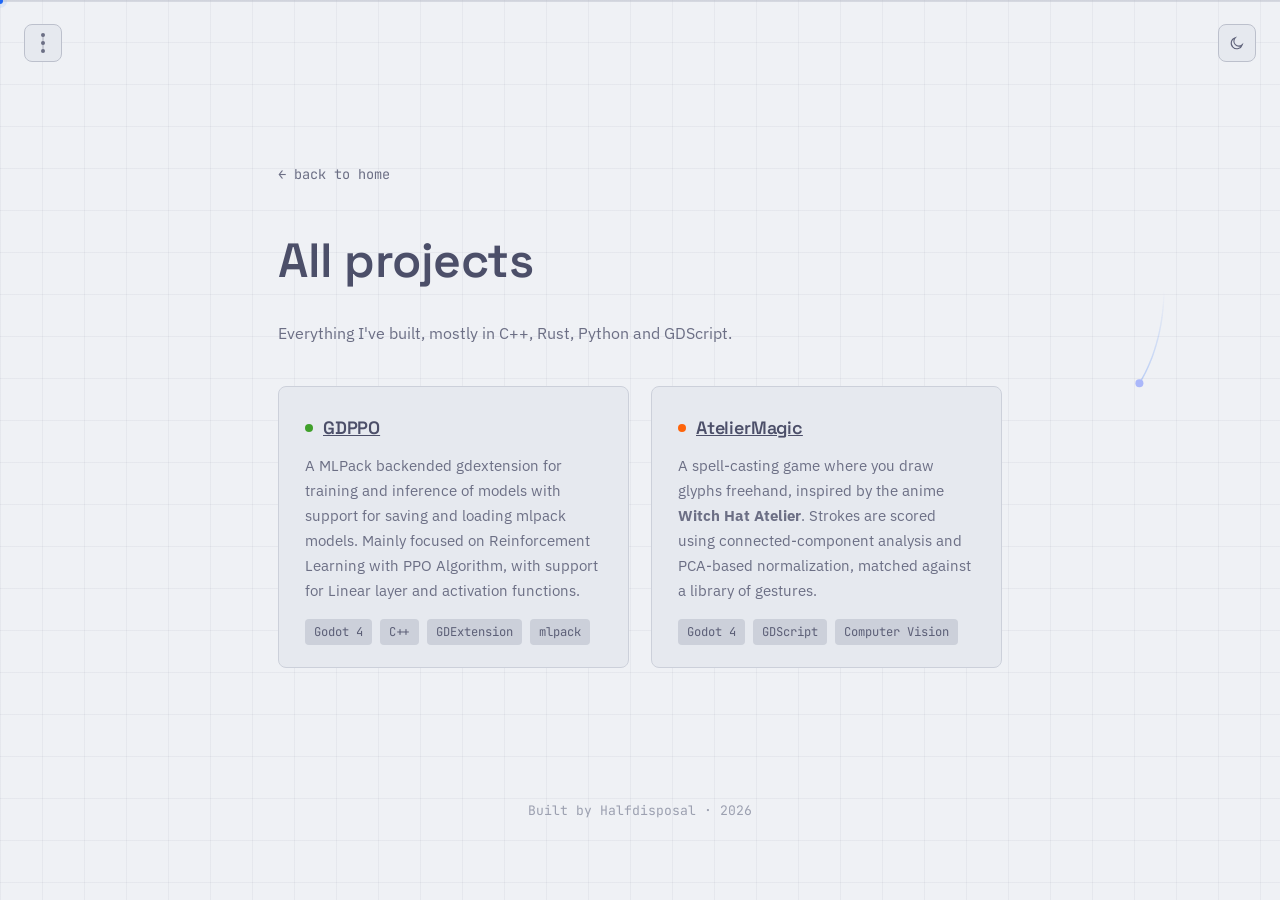
==== projects.html @ 7814764c "Update projects.html" ====
<!DOCTYPE html>
<html lang="en" data-theme="mocha">
<head>
<meta charset="UTF-8">
<meta name="viewport" content="width=device-width, initial-scale=1.0">
<title>Projects — Halfdisposal</title>
<meta name="description" content="All projects by Halfdisposal — physics undergrad, programmer, and game developer.">

<link id="favicon" rel="icon" type="image/svg+xml" href="favicon-mocha.svg">
<link rel="alternate icon" href="favicon.png">

<meta property="og:type" content="website">
<meta property="og:title" content="Projects — Halfdisposal">
<meta property="og:description" content="All projects by Halfdisposal — physics undergrad, programmer, and game developer.">
<meta property="og:image" content="og-image.png">
<meta name="twitter:card" content="summary_large_image">
<meta name="twitter:title" content="Projects — Halfdisposal">
<meta name="twitter:image" content="og-image.png">

<link rel="preconnect" href="https://fonts.googleapis.com">
<link rel="preconnect" href="https://fonts.gstatic.com" crossorigin>
<link href="https://fonts.googleapis.com/css2?family=Space+Grotesk:wght@400;500;600;700&family=IBM+Plex+Sans:wght@400;500;600&family=JetBrains+Mono:wght@400;500;600&display=swap" rel="stylesheet">
<link rel="stylesheet" href="style.css">
</head>
<body>

<canvas id="orbit-canvas"></canvas>

<button id="nav-toggle" aria-label="Open menu" aria-expanded="false" aria-controls="nav-panel">
  <span class="node-icon">
    <span class="node-dot"></span>
    <span class="node-dot"></span>
    <span class="node-dot"></span>
  </span>
</button>

<div id="scroll-rail" aria-hidden="true">
  <div id="scroll-rail-track"></div>
  <div id="scroll-rail-fill"></div>
  <div id="scroll-rail-dot"></div>
</div>

<nav id="nav-panel" aria-hidden="true">
  <ul>
    <li><a href="index.html#home" class="nav-link" data-label="home">home</a></li>
    <li><a href="projects.html" class="nav-link active" data-label="projects">projects</a></li>
    <li><a href="index.html#about" class="nav-link" data-label="about">about</a></li>
    <li><a href="index.html#contact" class="nav-link" data-label="contact">contact</a></li>
  </ul>
</nav>

<div id="nav-overlay"></div>

<button id="theme-toggle" aria-label="Toggle light and dark theme">
  <svg id="icon-sun" viewBox="0 0 24 24" fill="none" stroke="currentColor" stroke-width="1.6">
    <circle cx="12" cy="12" r="4.2"/>
    <path d="M12 2.5v2.4M12 19.1v2.4M4.2 4.2l1.7 1.7M18.1 18.1l1.7 1.7M2.5 12h2.4M19.1 12h2.4M4.2 19.8l1.7-1.7M18.1 5.9l1.7-1.7"/>
  </svg>
  <svg id="icon-moon" viewBox="0 0 24 24" fill="none" stroke="currentColor" stroke-width="1.6">
    <path d="M20 14.5A8.5 8.5 0 1 1 9.5 4a6.8 6.8 0 0 0 10.5 10.5Z"/>
  </svg>
</button>

<main>

  <section class="section projects-page">
    <a class="back-link" href="index.html#projects">back to home</a>
    <div class="section-head">
      <h1>All projects</h1>
      <p class="section-note">Everything I've built, mostly in C++, Rust, Python and GDScript.</p>
    </div>

    <div class="project-grid">

      <article class="project-card">
        <div class="project-card-head">
          <span class="node-marker"></span>
          <h3><a href="https://github.com/halfdisposal/gdppo" target="_blank" rel="noopener">GDPPO</a></h3>
        </div>
        <p>A MLPack backended gdextension for training and inference of models with support for saving and loading mlpack models. Mainly focused on Reinforcement Learning with PPO Algorithm, with support for Linear layer and activation functions.</p>
        <ul class="tag-list">
          <li>Godot 4</li><li>C++</li><li>GDExtension</li><li>mlpack</li>
        </ul>
      </article>

      <article class="project-card">
        <div class="project-card-head">
          <span class="node-marker"></span>
          <h3><a href="https://github.com/halfdisposal/ateliermagic" target="_blank" rel="noopener">AtelierMagic</a></h3>
        </div>
        <p>A spell-casting game where you draw glyphs freehand, inspired by the anime <strong>Witch Hat Atelier</strong>. Strokes are scored using connected-component analysis and PCA-based normalization, matched against a library of gestures.</p>
        <ul class="tag-list">
          <li>Godot 4</li><li>GDScript</li><li>Computer Vision</li>
        </ul>
      </article>

      <!-- add more <article class="project-card"> blocks here — copy one of the above and edit -->

    </div>
  </section>

</main>

<footer>
  <p>Built by Halfdisposal · <span id="year"></span></p>
</footer>

<script src="script.js"></script>
</body>
</html>
---- style.css ----
:root {
  --font-display: 'Space Grotesk', sans-serif;
  --font-body: 'IBM Plex Sans', sans-serif;
  --font-mono: 'JetBrains Mono', monospace;

  --radius-sm: 4px;
  --radius-md: 8px;
  --content-width: 780px;
}

html[data-theme="mocha"] {
  --base: #1e1e2e;
  --mantle: #181825;
  --crust: #11111b;
  --surface0: #313244;
  --surface1: #45475a;
  --surface2: #585b70;
  --overlay0: #6c7086;
  --overlay1: #7f849c;
  --text: #cdd6f4;
  --subtext1: #bac2de;
  --subtext0: #a6adc8;
  --blue: #89b4fa;
  --lavender: #b4befe;
  --sapphire: #74c7ec;
  --teal: #94e2d5;
  --green: #a6e3a1;
  --peach: #fab387;
  --yellow: #f9e2af;
  --mauve: #cba6f7;
  --red: #f38ba8;
  --grid-line: rgba(205, 214, 244, 0.05);
}

html[data-theme="latte"] {
  --base: #eff1f5;
  --mantle: #e6e9ef;
  --crust: #dce0e8;
  --surface0: #ccd0da;
  --surface1: #bcc0cc;
  --surface2: #acb0be;
  --overlay0: #9ca0b0;
  --overlay1: #8c8fa1;
  --text: #4c4f69;
  --subtext1: #5c5f77;
  --subtext0: #6c6f85;
  --blue: #1e66f5;
  --lavender: #7287fd;
  --sapphire: #209fb5;
  --teal: #179299;
  --green: #40a02b;
  --peach: #fe640b;
  --yellow: #df8e1d;
  --mauve: #8839ef;
  --red: #d20f39;
  --grid-line: rgba(76, 79, 105, 0.06);
}

* { box-sizing: border-box; }

html { scroll-behavior: smooth; }

body {
  margin: 0;
  background:
    linear-gradient(var(--grid-line) 1px, transparent 1px) 0 0 / 42px 42px,
    linear-gradient(90deg, var(--grid-line) 1px, transparent 1px) 0 0 / 42px 42px,
    var(--base);
  color: var(--text);
  font-family: var(--font-body);
  font-size: 16px;
  line-height: 1.65;
  transition: background-color 0.3s ease, color 0.3s ease;
}

@media (prefers-reduced-motion: reduce) {
  html { scroll-behavior: auto; }
  * { animation-duration: 0.01ms !important; animation-iteration-count: 1 !important; transition-duration: 0.01ms !important; }
}

h1, h2, h3 {
  font-family: var(--font-display);
  font-weight: 600;
  margin: 0 0 0.4em 0;
  letter-spacing: -0.01em;
}

p { margin: 0 0 1em 0; }

a { color: inherit; }

.mono-tag {
  font-family: var(--font-mono);
  font-size: 0.8rem;
  color: var(--overlay1);
  margin: 0 0 0.9em 0;
}

/* ---------- canvas ---------- */

#orbit-canvas {
  position: fixed;
  inset: 0;
  width: 100%;
  height: 100%;
  z-index: 0;
  opacity: 0.55;
  pointer-events: none;
}

/* ---------- nav toggle ---------- */

#nav-toggle {
  position: fixed;
  top: 24px;
  left: 24px;
  z-index: 30;
  width: 38px;
  height: 38px;
  border-radius: var(--radius-md);
  border: 1px solid var(--surface1);
  background: var(--mantle);
  display: flex;
  align-items: center;
  justify-content: center;
  cursor: pointer;
  transition: border-color 0.2s ease, background 0.2s ease;
}

#nav-toggle:hover { border-color: var(--blue); }

.node-icon {
  display: flex;
  flex-direction: column;
  align-items: center;
  gap: 4px;
  position: relative;
}

.node-icon::before {
  content: "";
  position: absolute;
  left: 50%;
  top: 2px;
  bottom: 2px;
  width: 1px;
  background: var(--surface2);
  transform: translateX(-50%);
}

.node-dot {
  width: 4px;
  height: 4px;
  border-radius: 50%;
  background: var(--subtext0);
  position: relative;
  z-index: 1;
  transition: background 0.2s ease;
}

#nav-toggle[aria-expanded="true"] .node-dot { background: var(--blue); }

/* ---------- nav panel ---------- */

#nav-overlay {
  position: fixed;
  inset: 0;
  background: rgba(0,0,0,0.35);
  opacity: 0;
  pointer-events: none;
  transition: opacity 0.25s ease;
  z-index: 20;
}

#nav-overlay.open { opacity: 1; pointer-events: auto; }

#nav-panel {
  position: fixed;
  top: 0;
  left: 0;
  bottom: 0;
  width: 260px;
  background: var(--mantle);
  border-right: 1px solid var(--surface0);
  z-index: 25;
  padding: 100px 0 40px 0;
  transform: translateX(-100%);
  transition: transform 0.3s cubic-bezier(0.4, 0, 0.2, 1);
}

#nav-panel.open { transform: translateX(0); }

#nav-panel ul {
  list-style: none;
  margin: 0;
  padding: 0;
}

#nav-panel li { position: relative; }

.nav-link {
  display: block;
  font-family: var(--font-mono);
  font-size: 1.05rem;
  color: var(--subtext1);
  text-decoration: none;
  padding: 16px 0 16px 46px;
  position: relative;
  transition: color 0.2s ease;
}

.nav-link::before {
  content: "";
  position: absolute;
  left: 24px;
  top: 50%;
  width: 9px;
  height: 9px;
  border-radius: 50%;
  background: var(--surface2);
  transform: translate(-50%, -50%);
  transition: background 0.2s ease, box-shadow 0.2s ease;
}

.nav-link:hover, .nav-link.active { color: var(--text); }

.nav-link:hover::before, .nav-link.active::before {
  background: var(--blue);
  box-shadow: 0 0 0 4px rgba(137, 180, 250, 0.18);
}

/* ---------- theme toggle ---------- */

#theme-toggle {
  position: fixed;
  top: 24px;
  right: 24px;
  z-index: 30;
  width: 38px;
  height: 38px;
  border-radius: var(--radius-md);
  border: 1px solid var(--surface1);
  background: var(--mantle);
  color: var(--subtext1);
  cursor: pointer;
  display: flex;
  align-items: center;
  justify-content: center;
  transition: border-color 0.2s ease, color 0.2s ease;
}

#theme-toggle:hover { border-color: var(--blue); color: var(--blue); }

#theme-toggle svg {
  width: 16px;
  height: 16px;
  position: absolute;
  transition: opacity 0.35s ease, transform 0.45s cubic-bezier(0.4, 0, 0.2, 1);
}

#icon-sun { opacity: 1; transform: rotate(0deg) scale(1); }
#icon-moon { opacity: 0; transform: rotate(-70deg) scale(0.5); }

html[data-theme="latte"] #icon-sun { opacity: 0; transform: rotate(70deg) scale(0.5); }
html[data-theme="latte"] #icon-moon { opacity: 1; transform: rotate(0deg) scale(1); }

/* ---------- layout ---------- */

main {
  position: relative;
  z-index: 1;
  max-width: var(--content-width);
  margin: 0 auto;
  padding: 0 28px;
}

.section {
  padding: 140px 0 100px 0;
  border-bottom: 1px solid var(--surface0);
}

.section:last-of-type { border-bottom: none; }

.section-head { margin-bottom: 40px; }

.section-note { color: var(--subtext0); max-width: 56ch; }

/* ---------- hero ---------- */

.hero { padding-top: 180px; }

.hero h1 {
  font-size: clamp(3rem, 9vw, 5.2rem);
  line-height: 1;
  margin-bottom: 0.3em;
}

.cursor {
  display: inline-block;
  color: var(--blue);
  animation: blink 1.1s steps(1) infinite;
}

@keyframes blink { 50% { opacity: 0; } }

.hero-line {
  font-family: var(--font-mono);
  font-size: 1rem;
  color: var(--subtext1);
  max-width: 60ch;
}

.hero-sub {
  color: var(--subtext0);
  max-width: 58ch;
  font-size: 1.02rem;
}

.hero-actions {
  display: flex;
  gap: 14px;
  margin-top: 32px;
  flex-wrap: wrap;
}

.btn {
  font-family: var(--font-mono);
  font-size: 0.92rem;
  padding: 12px 22px;
  border-radius: var(--radius-sm);
  text-decoration: none;
  border: 1px solid transparent;
  transition: transform 0.15s ease, border-color 0.2s ease, background 0.2s ease;
}

.btn-primary {
  background: var(--blue);
  color: var(--crust);
}

.btn-primary:hover { transform: translateY(-1px); }

.btn-ghost {
  border-color: var(--surface1);
  color: var(--text);
}

.btn-ghost:hover { border-color: var(--blue); color: var(--blue); }

/* ---------- projects ---------- */

.project-grid {
  display: grid;
  grid-template-columns: repeat(2, 1fr);
  gap: 22px;
}

.project-card {
  background: var(--mantle);
  border: 1px solid var(--surface0);
  border-radius: var(--radius-md);
  padding: 26px 26px 22px 26px;
  position: relative;
  transition: border-color 0.2s ease;
}

.project-card:hover { border-color: var(--surface2); }

.project-card-head {
  display: flex;
  align-items: center;
  gap: 10px;
  margin-bottom: 10px;
}

.node-marker {
  width: 8px;
  height: 8px;
  border-radius: 50%;
  background: var(--green);
  flex-shrink: 0;
}

.project-card:nth-of-type(2n) .node-marker { background: var(--peach); }
.project-card:nth-of-type(3n) .node-marker { background: var(--mauve); }

.project-card h3 { font-size: 1.12rem; margin: 0; }

.project-card p {
  color: var(--subtext0);
  font-size: 0.95rem;
  margin-bottom: 16px;
}

.tag-list {
  list-style: none;
  display: flex;
  flex-wrap: wrap;
  gap: 8px;
  margin: 0;
  padding: 0;
}

.tag-list li {
  font-family: var(--font-mono);
  font-size: 0.76rem;
  color: var(--subtext1);
  background: var(--surface0);
  padding: 3px 9px;
  border-radius: var(--radius-sm);
}

.projects-teaser {
  position: relative;
}

.project-grid.preview {
  max-height: 132px;
  overflow: hidden;
  -webkit-mask-image: linear-gradient(to bottom, #000 0%, #000 30%, rgba(0, 0, 0, 0.32) 100%);
  mask-image: linear-gradient(to bottom, #000 0%, #000 30%, rgba(0, 0, 0, 0.32) 100%);
}

.show-all {
  display: flex;
  align-items: center;
  gap: 18px;
  margin-top: 22px;
  text-decoration: none;
  color: var(--subtext0);
  cursor: pointer;
}

.show-all-rule {
  flex: 1;
  height: 1px;
  background: var(--surface1);
  transition: background 0.2s ease;
}

.show-all-label {
  font-family: var(--font-mono);
  font-size: 0.85rem;
  white-space: nowrap;
  transition: color 0.2s ease;
}

.show-all:hover .show-all-label { color: var(--blue); }
.show-all:hover .show-all-rule { background: var(--blue); }

/* ---------- projects page ---------- */

.projects-page { padding-top: 160px; }

.back-link {
  display: inline-block;
  font-family: var(--font-mono);
  font-size: 0.85rem;
  color: var(--subtext0);
  text-decoration: none;
  margin-bottom: 36px;
  transition: color 0.2s ease;
}

.back-link::before {
  content: "←";
  margin-right: 8px;
}

.back-link:hover { color: var(--blue); }

.projects-page h1 {
  font-family: var(--font-display);
  font-size: clamp(2.2rem, 5vw, 3rem);
}

/* ---------- about ---------- */

.about-grid {
  display: grid;
  grid-template-columns: 1.5fr 1fr;
  gap: 48px;
}

.about-text p { color: var(--subtext1); }
.about-text strong { color: var(--text); }

.about-toolkit ul {
  list-style: none;
  margin: 0;
  padding: 0;
  border-top: 1px solid var(--surface0);
}

.about-toolkit li {
  display: flex;
  justify-content: space-between;
  gap: 12px;
  padding: 12px 0;
  border-bottom: 1px solid var(--surface0);
  font-size: 0.9rem;
}

.about-toolkit li span:first-child {
  font-family: var(--font-mono);
  color: var(--overlay1);
}

.about-toolkit li span:last-child {
  color: var(--subtext1);
  text-align: right;
}

/* ---------- contact ---------- */

.contact-list {
  list-style: none;
  margin: 0;
  padding: 0;
}

.contact-list li { border-bottom: 1px solid var(--surface0); }

.contact-list a {
  display: block;
  padding: 18px 4px;
  text-decoration: none;
  font-family: var(--font-mono);
  font-size: 1.02rem;
  color: var(--text);
  transition: color 0.2s ease, padding-left 0.2s ease;
}

.contact-list a:hover {
  color: var(--blue);
  padding-left: 10px;
}

.edit-hint {
  color: var(--overlay0);
  font-size: 0.8rem;
}

/* ---------- footer ---------- */

footer {
  position: relative;
  z-index: 1;
  text-align: center;
  padding: 32px 0 48px 0;
  color: var(--overlay0);
  font-family: var(--font-mono);
  font-size: 0.82rem;
}

/* ---------- responsive ---------- */

@media (max-width: 720px) {
  .project-grid { grid-template-columns: 1fr; }
  .about-grid { grid-template-columns: 1fr; }
  .section { padding: 110px 0 70px 0; }
  #nav-panel { width: 100%; }
}

/* ---------- scroll rail ---------- */

#scroll-rail {
  position: fixed;
  top: 0;
  left: 0;
  right: 0;
  height: 2px;
  z-index: 40;
  pointer-events: none;
}

#scroll-rail-track {
  position: absolute;
  inset: 0;
  background: var(--surface1);
  opacity: 0.5;
}

#scroll-rail-fill {
  position: absolute;
  top: 0;
  left: 0;
  height: 100%;
  width: 0%;
  background: var(--blue);
  opacity: 0.7;
}

#scroll-rail-dot {
  position: absolute;
  top: 50%;
  left: 0%;
  width: 6px;
  height: 6px;
  border-radius: 50%;
  background: var(--blue);
  box-shadow: 0 0 0 4px rgba(137, 180, 250, 0.18);
  transform: translate(-50%, -50%);
}

/* ---------- scrollbar & selection ---------- */

::selection {
  background: var(--blue);
  color: var(--crust);
}

html {
  scrollbar-width: thin;
  scrollbar-color: var(--surface2) var(--base);
}

::-webkit-scrollbar { width: 11px; }
::-webkit-scrollbar-track { background: var(--base); }
::-webkit-scrollbar-thumb {
  background: var(--surface2);
  border-radius: 6px;
  border: 3px solid var(--base);
}
::-webkit-scrollbar-thumb:hover { background: var(--overlay0); }

/* ---------- focus visibility ---------- */

a:focus-visible, button:focus-visible {
  outline: 2px solid var(--blue);
  outline-offset: 2px;
}
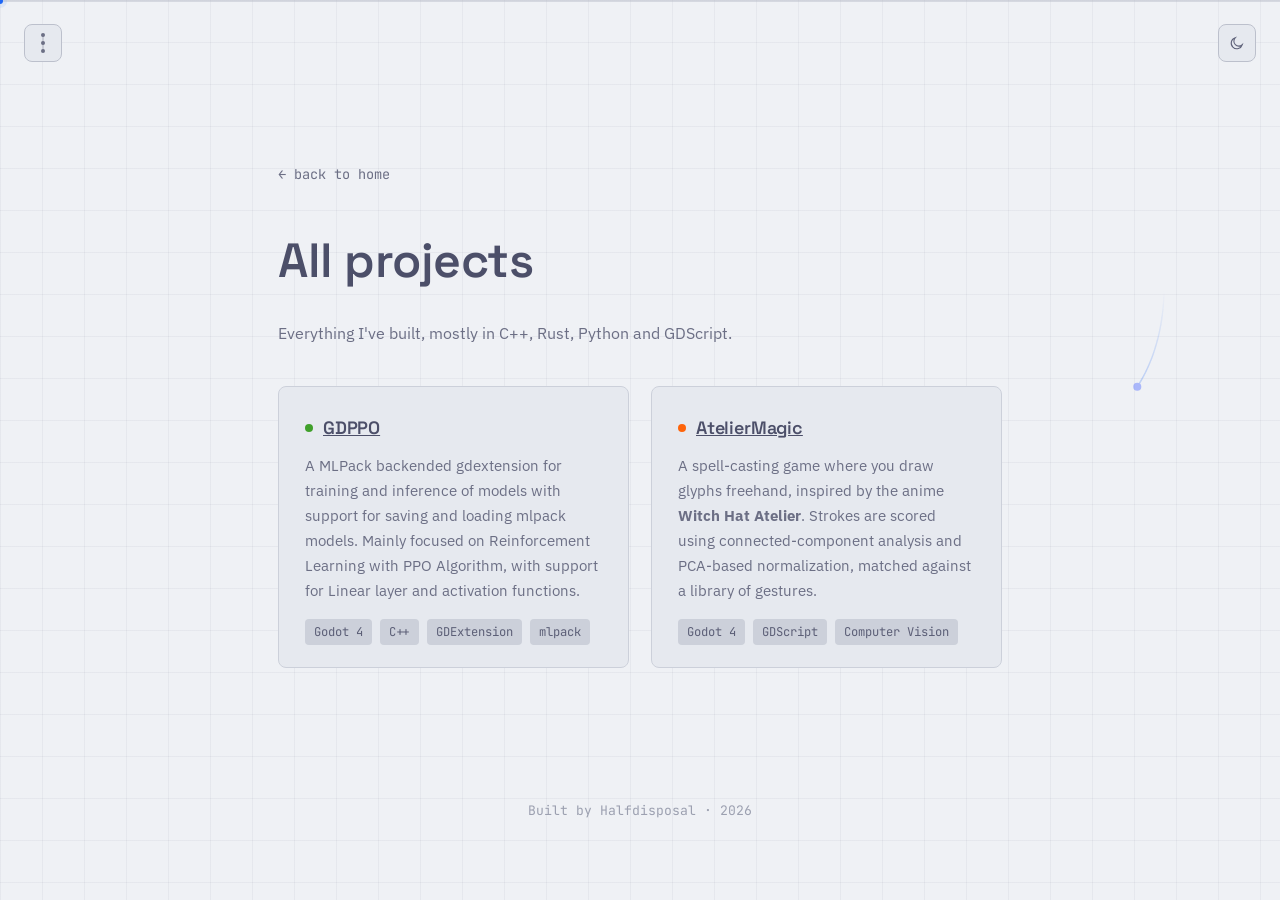
==== commit 8ea512dd: "Update projects.html" ====
--- a/projects.html
+++ b/projects.html
@@ -94,8 +94,6 @@
         </ul>
       </article>
 
-      <!-- add more <article class="project-card"> blocks here — copy one of the above and edit -->
-
     </div>
   </section>
 
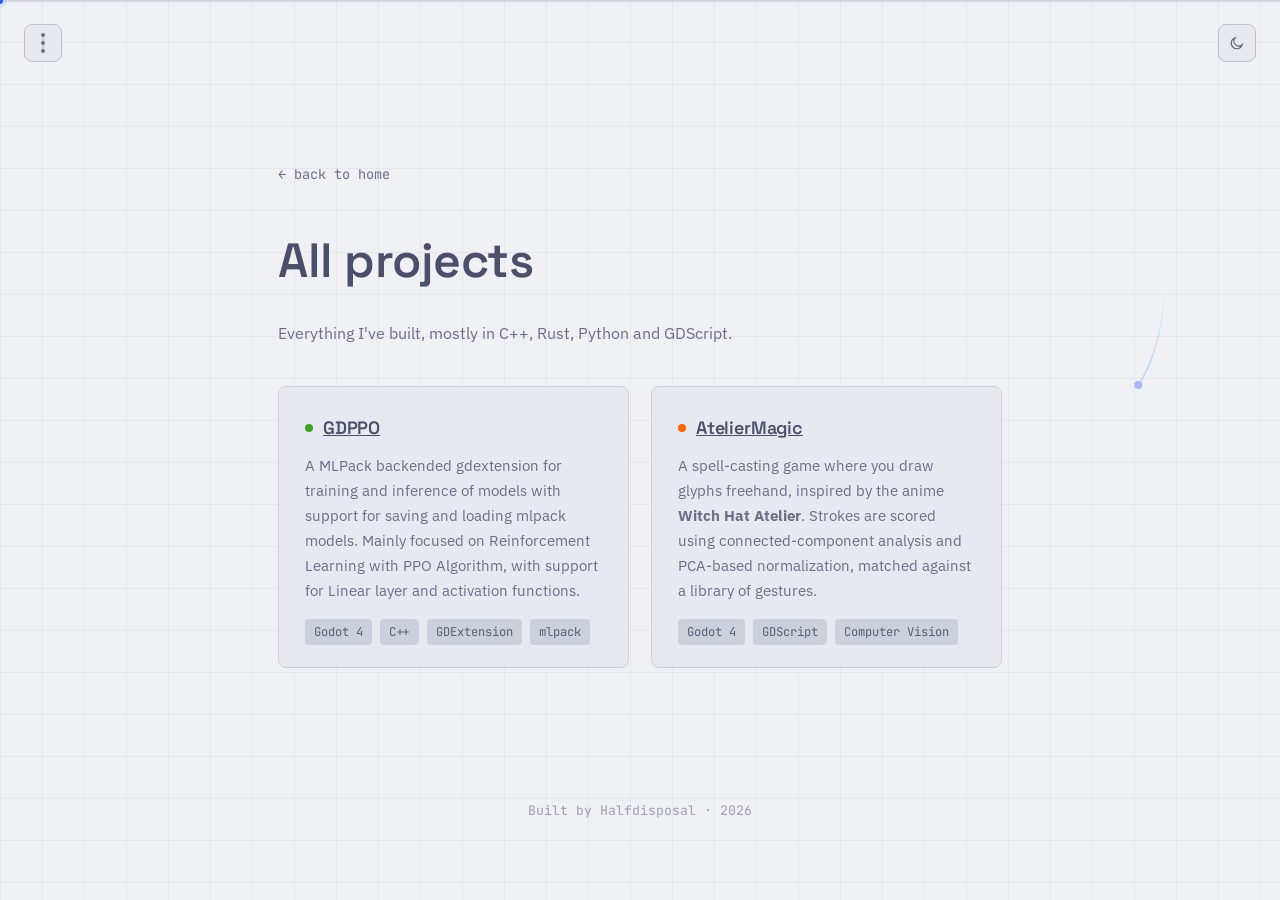
==== commit 6e3155d9: "Update projects.html" ====
--- a/projects.html
+++ b/projects.html
@@ -94,6 +94,9 @@
         </ul>
       </article>
 
+
+
+      
     </div>
   </section>
 
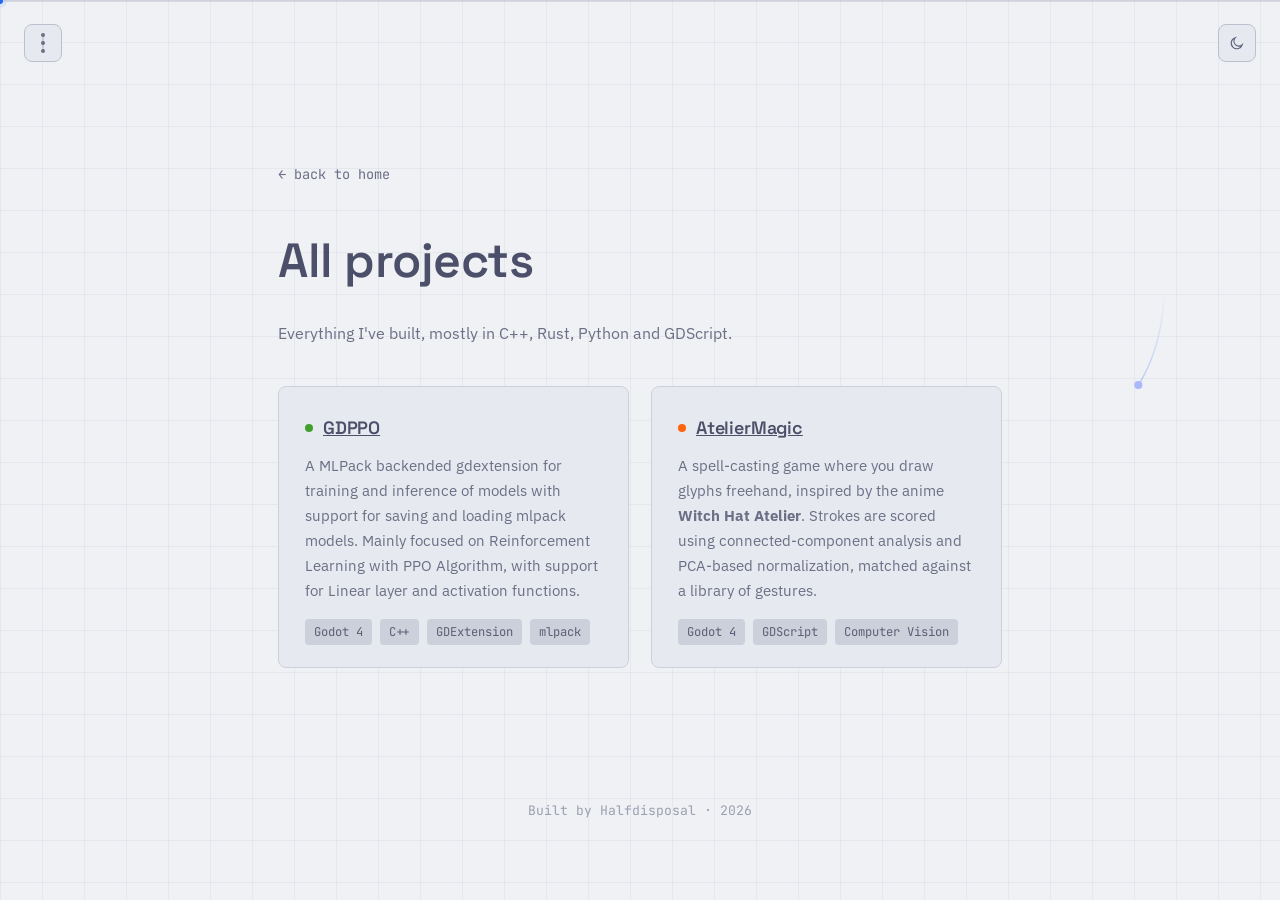
==== commit 00d1a11b: "Update projects.html" ====
--- a/projects.html
+++ b/projects.html
@@ -21,7 +21,6 @@
 <link rel="preconnect" href="https://fonts.gstatic.com" crossorigin>
 <link href="https://fonts.googleapis.com/css2?family=Space+Grotesk:wght@400;500;600;700&family=IBM+Plex+Sans:wght@400;500;600&family=JetBrains+Mono:wght@400;500;600&display=swap" rel="stylesheet">
 <link rel="stylesheet" href="style.css">
-</head>
 <body>
 
 <canvas id="orbit-canvas"></canvas>
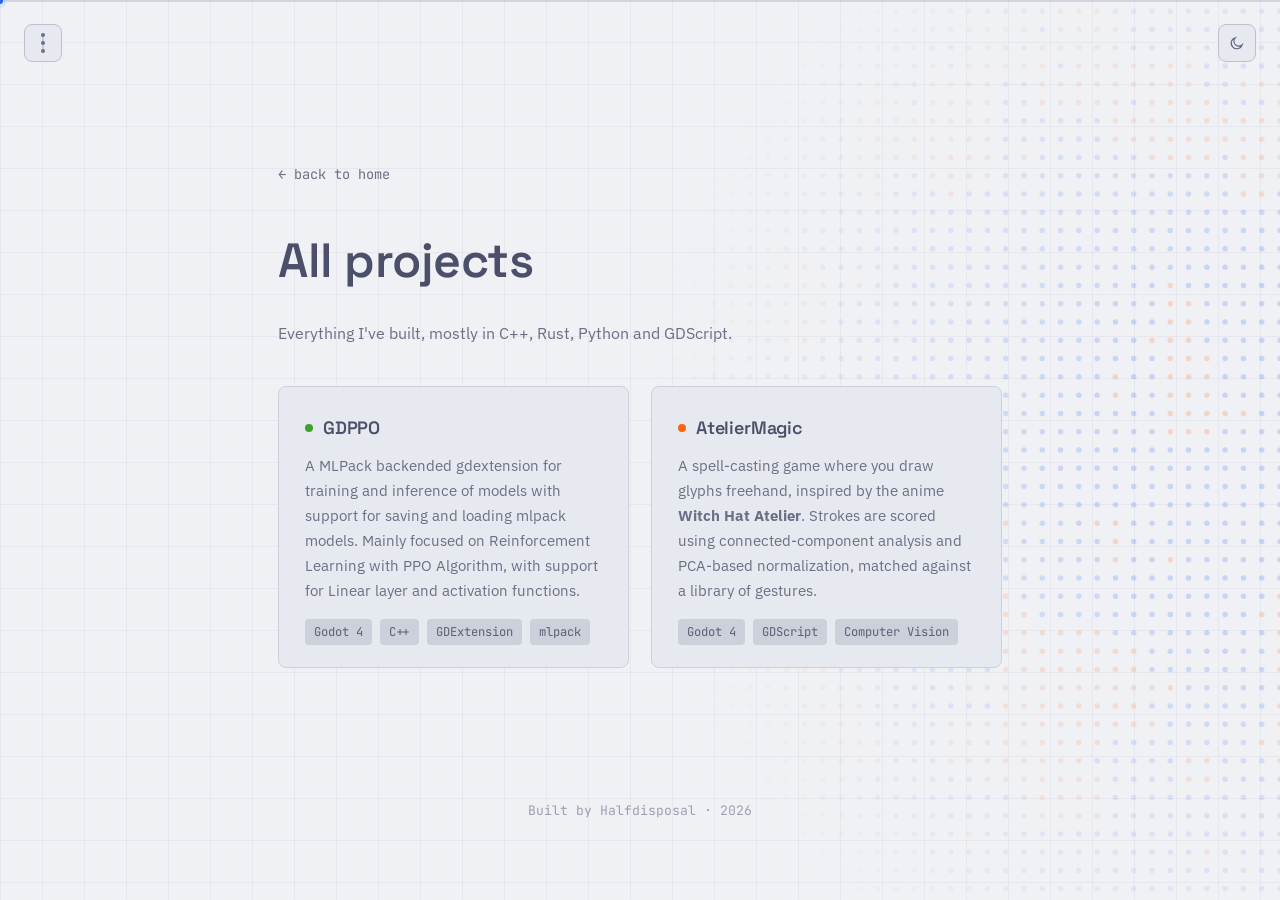
==== commit 1024474f: "Add files via upload" ====
--- a/projects.html
+++ b/projects.html
@@ -21,6 +21,7 @@
 <link rel="preconnect" href="https://fonts.gstatic.com" crossorigin>
 <link href="https://fonts.googleapis.com/css2?family=Space+Grotesk:wght@400;500;600;700&family=IBM+Plex+Sans:wght@400;500;600&family=JetBrains+Mono:wght@400;500;600&display=swap" rel="stylesheet">
 <link rel="stylesheet" href="style.css">
+</head>
 <body>
 
 <canvas id="orbit-canvas"></canvas>
@@ -74,7 +75,7 @@
       <article class="project-card">
         <div class="project-card-head">
           <span class="node-marker"></span>
-          <h3><a href="https://github.com/halfdisposal/gdppo" target="_blank" rel="noopener">GDPPO</a></h3>
+          <h3><a href="https://github.com/yourusername/gdppo" target="_blank" rel="noopener">GDPPO</a></h3>
         </div>
         <p>A MLPack backended gdextension for training and inference of models with support for saving and loading mlpack models. Mainly focused on Reinforcement Learning with PPO Algorithm, with support for Linear layer and activation functions.</p>
         <ul class="tag-list">
@@ -85,7 +86,7 @@
       <article class="project-card">
         <div class="project-card-head">
           <span class="node-marker"></span>
-          <h3><a href="https://github.com/halfdisposal/ateliermagic" target="_blank" rel="noopener">AtelierMagic</a></h3>
+          <h3><a href="https://github.com/yourusername/ateliermagic" target="_blank" rel="noopener">AtelierMagic</a></h3>
         </div>
         <p>A spell-casting game where you draw glyphs freehand, inspired by the anime <strong>Witch Hat Atelier</strong>. Strokes are scored using connected-component analysis and PCA-based normalization, matched against a library of gestures.</p>
         <ul class="tag-list">
@@ -93,9 +94,8 @@
         </ul>
       </article>
 
+      <!-- add more <article class="project-card"> blocks here — copy one of the above and edit -->
 
-
-      
     </div>
   </section>
 
@@ -106,5 +106,6 @@
 </footer>
 
 <script src="script.js"></script>
+<script src="ising.js"></script>
 </body>
 </html>
--- a/style.css
+++ b/style.css
@@ -386,6 +386,18 @@
 
 .project-card h3 { font-size: 1.12rem; margin: 0; }
 
+.project-card h3 a {
+  color: inherit;
+  text-decoration: none;
+  border-bottom: 1px solid transparent;
+  transition: color 0.2s ease, border-color 0.2s ease;
+}
+
+.project-card h3 a:hover {
+  color: var(--blue);
+  border-bottom-color: var(--blue);
+}
+
 .project-card p {
   color: var(--subtext0);
   font-size: 0.95rem;
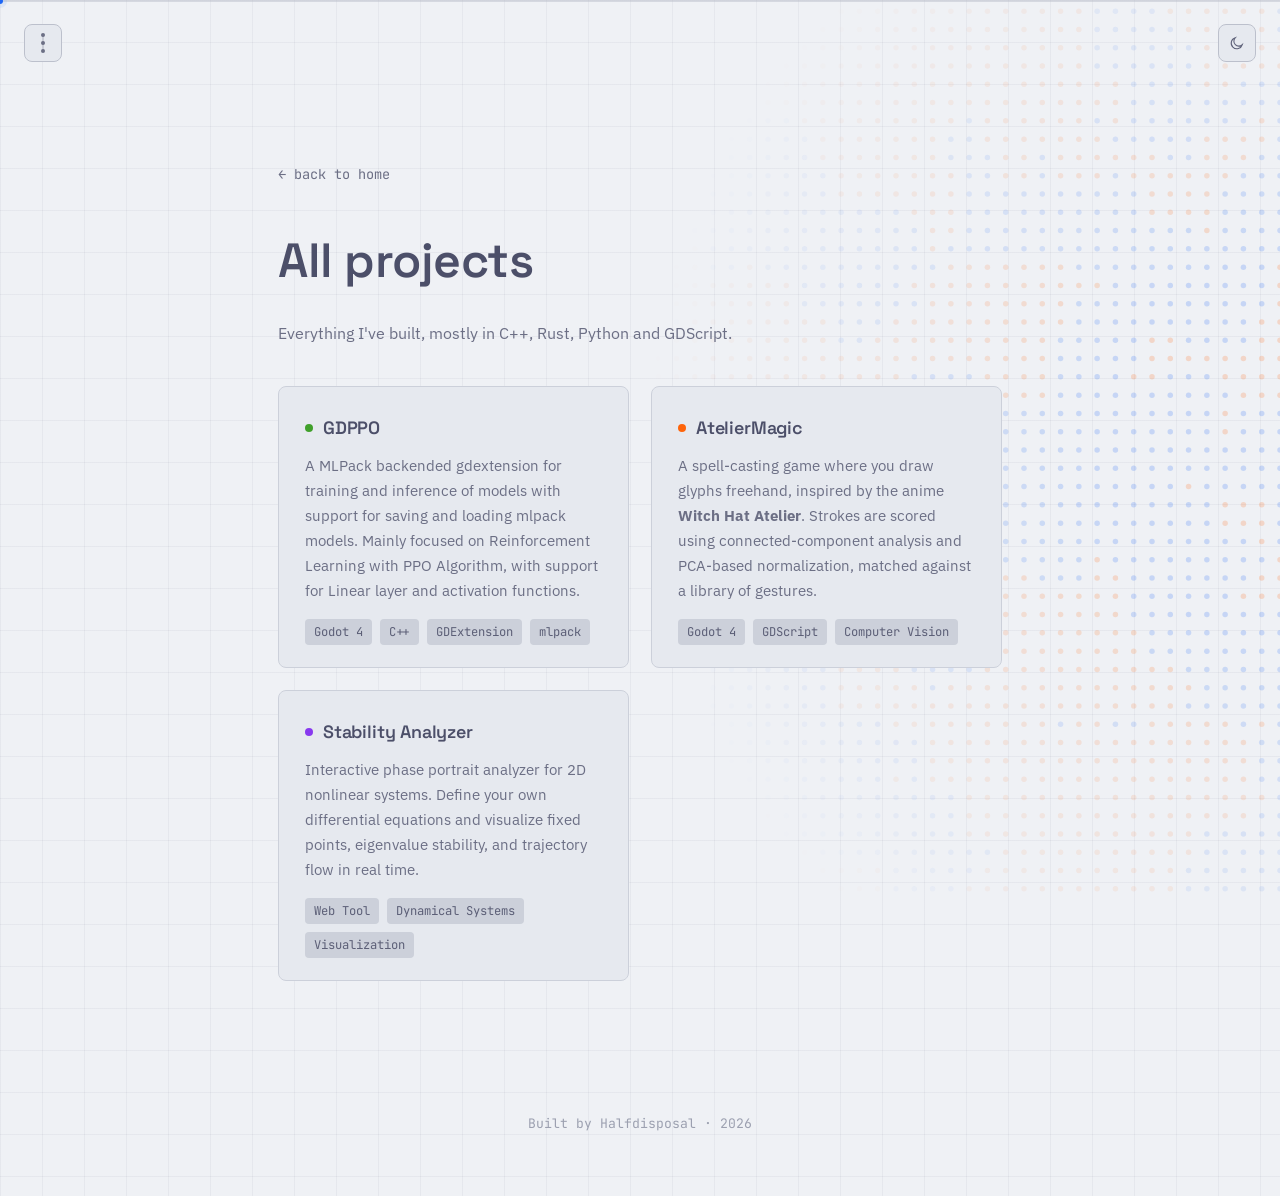
==== commit 5f760316: "Add files via upload" ====
--- a/projects.html
+++ b/projects.html
@@ -96,6 +96,17 @@
 
       <!-- add more <article class="project-card"> blocks here — copy one of the above and edit -->
 
+      <article class="project-card">
+        <div class="project-card-head">
+          <span class="node-marker"></span>
+          <h3><a href="live-projects/stability-analyzer.html" target="_blank" rel="noopener">Stability Analyzer</a></h3>
+        </div>
+        <p>Interactive phase portrait analyzer for 2D nonlinear systems. Define your own differential equations and visualize fixed points, eigenvalue stability, and trajectory flow in real time.</p>
+        <ul class="tag-list">
+          <li>Web Tool</li><li>Dynamical Systems</li><li>Visualization</li>
+        </ul>
+      </article>
+
     </div>
   </section>
 
--- a/style.css
+++ b/style.css
@@ -460,6 +460,56 @@
 .show-all:hover .show-all-label { color: var(--blue); }
 .show-all:hover .show-all-rule { background: var(--blue); }
 
+/* ---------- live projects ---------- */
+
+.section-divider {
+  height: 1px;
+  background: var(--surface0);
+  margin: 40px 0;
+}
+
+.live-project-grid {
+  display: grid;
+  grid-template-columns: repeat(2, 1fr);
+  gap: 22px;
+}
+
+.live-project-card {
+  background: linear-gradient(135deg, var(--surface0) 0%, var(--mantle) 100%);
+  border: 1px solid var(--surface1);
+  border-radius: var(--radius-md);
+  padding: 26px 26px 22px 26px;
+  position: relative;
+  transition: border-color 0.2s ease, box-shadow 0.2s ease;
+}
+
+.live-project-card:hover {
+  border-color: var(--lavender);
+  box-shadow: 0 0 12px rgba(180, 190, 254, 0.1);
+}
+
+.node-marker.live {
+  background: var(--lavender);
+  animation: pulse-live 2s ease-in-out infinite;
+}
+
+@keyframes pulse-live {
+  0%, 100% { opacity: 1; }
+  50% { opacity: 0.6; }
+}
+
+.live-project-card h3 a {
+  color: inherit;
+  text-decoration: none;
+  border-bottom: 1px solid transparent;
+  transition: color 0.2s ease, border-color 0.2s ease;
+}
+
+.live-project-card h3 a:hover {
+  color: var(--lavender);
+  border-bottom-color: var(--lavender);
+}
+
 /* ---------- projects page ---------- */
 
 .projects-page { padding-top: 160px; }
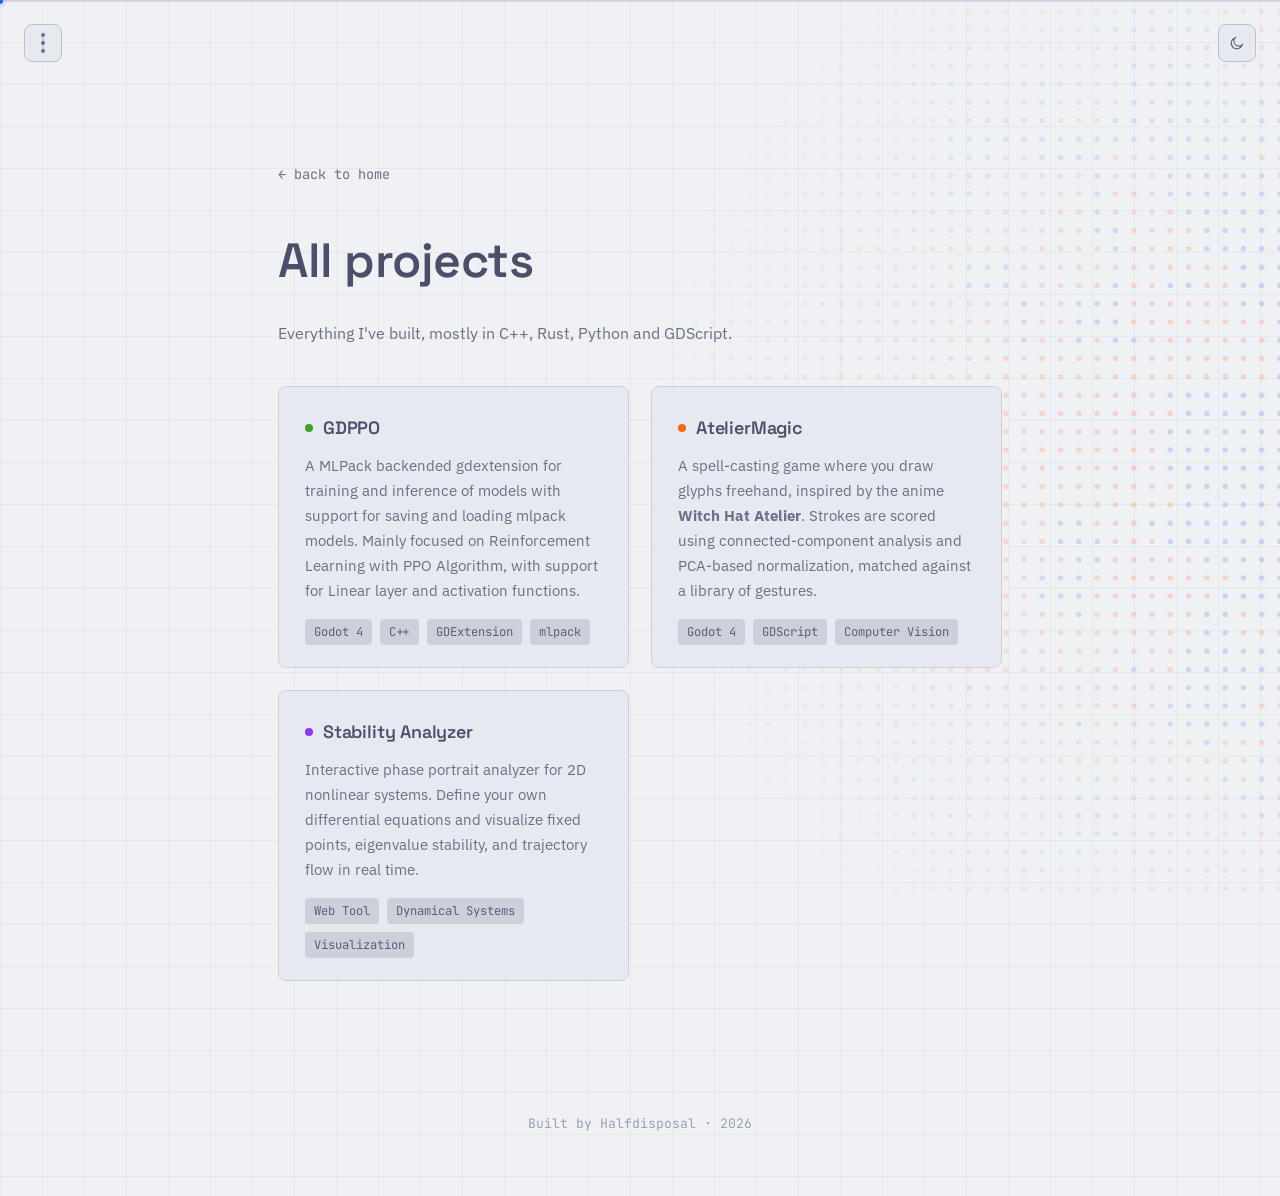
==== commit 46b46494: "Update projects.html" ====
--- a/projects.html
+++ b/projects.html
@@ -75,7 +75,7 @@
       <article class="project-card">
         <div class="project-card-head">
           <span class="node-marker"></span>
-          <h3><a href="https://github.com/yourusername/gdppo" target="_blank" rel="noopener">GDPPO</a></h3>
+          <h3><a href="https://github.com/halfdisposal/gdppo" target="_blank" rel="noopener">GDPPO</a></h3>
         </div>
         <p>A MLPack backended gdextension for training and inference of models with support for saving and loading mlpack models. Mainly focused on Reinforcement Learning with PPO Algorithm, with support for Linear layer and activation functions.</p>
         <ul class="tag-list">
@@ -86,7 +86,7 @@
       <article class="project-card">
         <div class="project-card-head">
           <span class="node-marker"></span>
-          <h3><a href="https://github.com/yourusername/ateliermagic" target="_blank" rel="noopener">AtelierMagic</a></h3>
+          <h3><a href="https://github.com/halfdisposal/ateliermagic" target="_blank" rel="noopener">AtelierMagic</a></h3>
         </div>
         <p>A spell-casting game where you draw glyphs freehand, inspired by the anime <strong>Witch Hat Atelier</strong>. Strokes are scored using connected-component analysis and PCA-based normalization, matched against a library of gestures.</p>
         <ul class="tag-list">
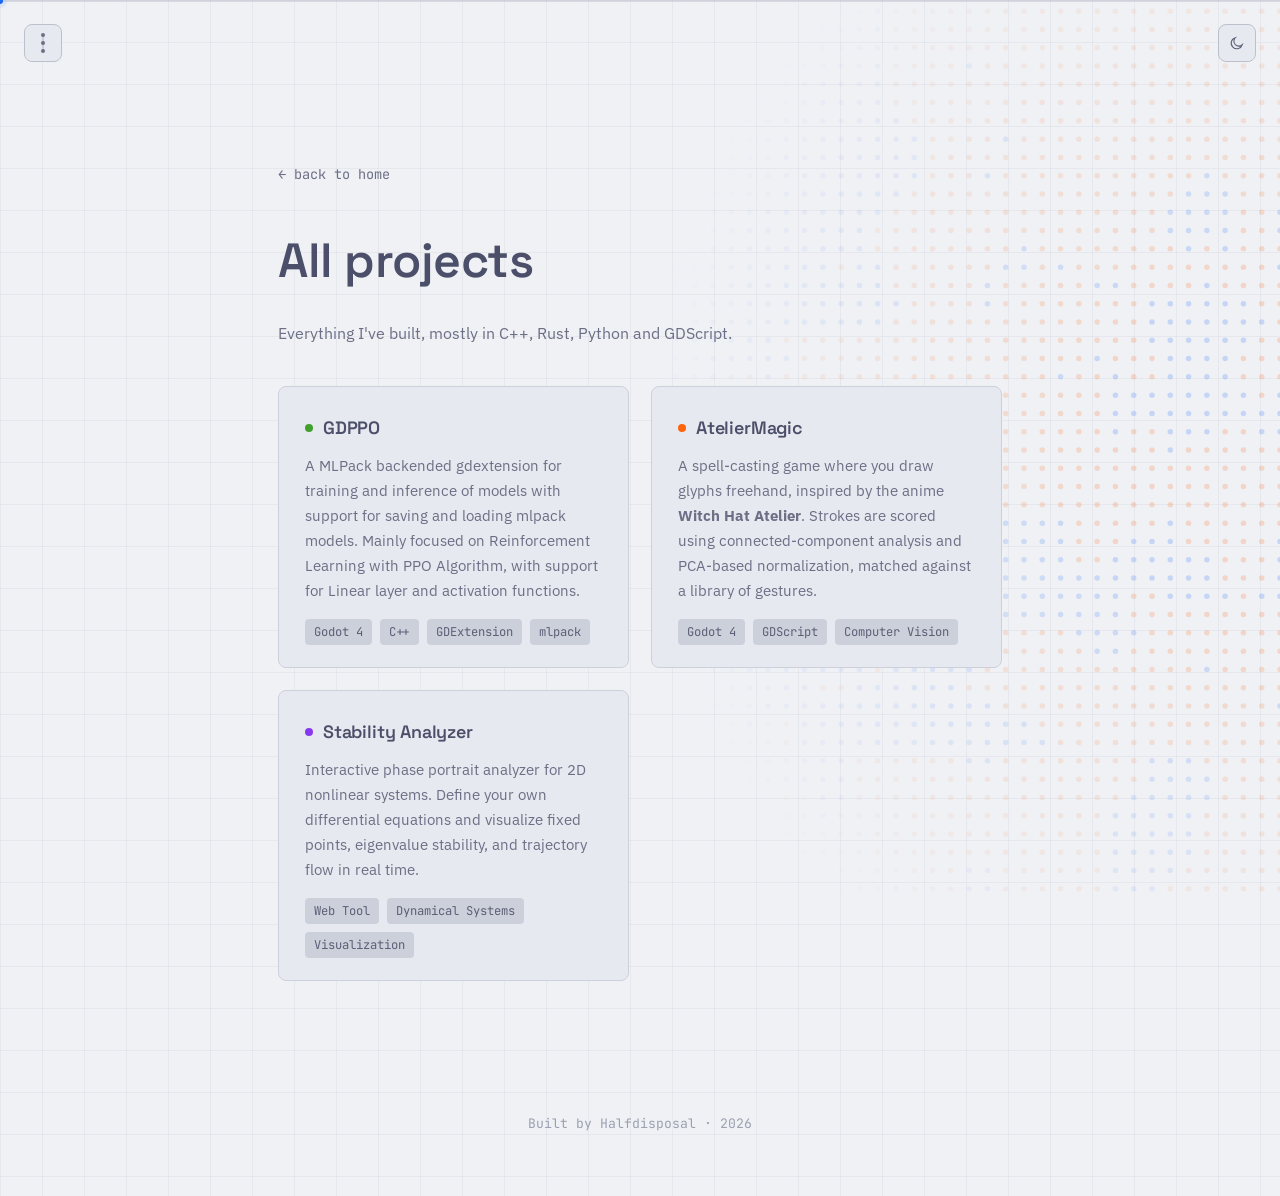
==== commit 5fd87be9: "Update projects.html" ====
--- a/projects.html
+++ b/projects.html
@@ -16,7 +16,7 @@
 <meta name="twitter:card" content="summary_large_image">
 <meta name="twitter:title" content="Projects — Halfdisposal">
 <meta name="twitter:image" content="og-image.png">
-
+ 
 <link rel="preconnect" href="https://fonts.googleapis.com">
 <link rel="preconnect" href="https://fonts.gstatic.com" crossorigin>
 <link href="https://fonts.googleapis.com/css2?family=Space+Grotesk:wght@400;500;600;700&family=IBM+Plex+Sans:wght@400;500;600&family=JetBrains+Mono:wght@400;500;600&display=swap" rel="stylesheet">
